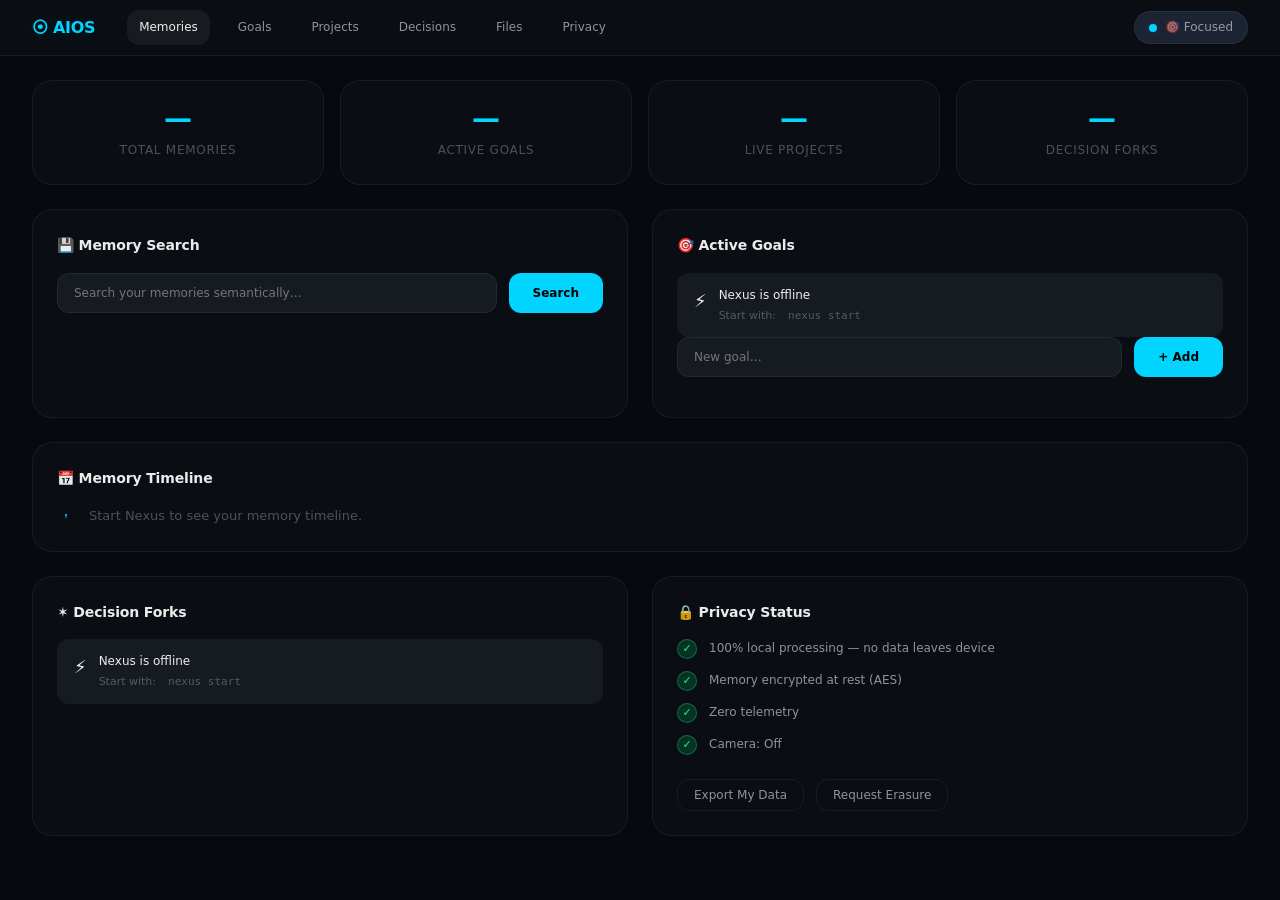
==== gui/dashboard/index.html @ fae0a425 "feat(ui): Add Nexus Bar, Orbital Dock, Tray, HUD and Memory Dashboard - nexus_bar.py: PyQt6 Super+Sp" ====
<!DOCTYPE html>
<html lang="en" data-emotion="focused">
<head>
  <meta charset="UTF-8">
  <meta name="viewport" content="width=device-width, initial-scale=1.0">
  <title>AIOS — Memory Dashboard</title>
  <link rel="stylesheet" href="../themes/neuro_dark.css">
  <link rel="stylesheet" href="style.css">
  <!-- Auto-reload live emotion CSS -->
  <link id="aura-live" rel="stylesheet" href="../themes/aura_live.css">
  <style>
    /* Live CSS reload every 5s for emotion aura */
    body { margin: 0; padding: 0; }
  </style>
</head>
<body>

  <!-- ── TOP NAV ─────────────────────────────────────────── -->
  <nav class="topnav glass">
    <span class="nav-logo">⦿ AIOS</span>
    <div class="nav-links">
      <a href="#memories"  class="nav-link active">Memories</a>
      <a href="#goals"     class="nav-link">Goals</a>
      <a href="#projects"  class="nav-link">Projects</a>
      <a href="#decisions" class="nav-link">Decisions</a>
      <a href="#files"     class="nav-link">Files</a>
      <a href="#privacy"   class="nav-link">Privacy</a>
    </div>
    <div class="nav-right">
      <div class="aura-pill" id="auraPill">
        <span class="aura-dot"></span>
        <span id="emotionLabel">🎯 Focused</span>
      </div>
    </div>
  </nav>

  <!-- ── HERO STATS ──────────────────────────────────────── -->
  <section class="stats-row">
    <div class="stat-card glass aura-active">
      <div class="stat-value" id="memCount">0</div>
      <div class="stat-label">Total Memories</div>
    </div>
    <div class="stat-card glass">
      <div class="stat-value" id="goalCount">0</div>
      <div class="stat-label">Active Goals</div>
    </div>
    <div class="stat-card glass">
      <div class="stat-value" id="projectCount">0</div>
      <div class="stat-label">Live Projects</div>
    </div>
    <div class="stat-card glass">
      <div class="stat-value" id="decisionCount">0</div>
      <div class="stat-label">Decision Forks</div>
    </div>
  </section>

  <!-- ── MAIN CONTENT ─────────────────────────────────────── -->
  <main class="content-grid">

    <!-- Memory Search -->
    <section class="card glass" id="memories">
      <h2 class="card-title">💾  Memory Search</h2>
      <div class="search-row">
        <input
          type="text"
          id="memSearch"
          class="search-input"
          placeholder="Search your memories semantically…"
          autocomplete="off"
        >
        <button class="search-btn" onclick="searchMemory()">Search</button>
      </div>
      <div id="memResults" class="mem-list"></div>
    </section>

    <!-- Goals -->
    <section class="card glass" id="goals">
      <h2 class="card-title">🎯  Active Goals</h2>
      <div id="goalsList" class="item-list"></div>
      <div class="add-row">
        <input type="text" id="goalInput" class="search-input" placeholder="New goal…">
        <button class="add-btn" onclick="addGoal()">+ Add</button>
      </div>
    </section>

    <!-- Timeline -->
    <section class="card glass full-width" id="timeline">
      <h2 class="card-title">📅  Memory Timeline</h2>
      <div id="timeline-container" class="timeline"></div>
    </section>

    <!-- Decision Forks -->
    <section class="card glass" id="decisions">
      <h2 class="card-title">✶  Decision Forks</h2>
      <div id="decisionsList" class="item-list"></div>
    </section>

    <!-- Privacy Panel -->
    <section class="card glass" id="privacy">
      <h2 class="card-title">🔒  Privacy Status</h2>
      <div class="privacy-grid">
        <div class="privacy-item">
          <span class="privacy-check ok">✓</span>
          <span>100% local processing — no data leaves device</span>
        </div>
        <div class="privacy-item">
          <span class="privacy-check ok">✓</span>
          <span>Memory encrypted at rest (AES)</span>
        </div>
        <div class="privacy-item">
          <span class="privacy-check ok">✓</span>
          <span>Zero telemetry</span>
        </div>
        <div class="privacy-item">
          <span class="privacy-check ok">✓</span>
          <span>Camera: <span id="cameraStatus">Off</span></span>
        </div>
      </div>
      <div class="btn-row">
        <button class="btn-outline" onclick="exportData()">Export My Data</button>
        <button class="btn-outline btn-danger" onclick="eraseData()">Request Erasure</button>
      </div>
    </section>

  </main>

  <script src="app.js"></script>
</body>
</html>
---- gui/themes/neuro_dark.css ----
/* ============================================================
   AIOS NEURO DARK THEME — Design Tokens
   Emotion-reactive CSS variables driven by EIE
   ============================================================ */

:root {
  /* Base palette */
  --aios-bg-deep:        #07090f;
  --aios-bg-surface:     #0d1117;
  --aios-bg-raised:      #161b22;
  --aios-bg-elevated:    #1c2333;

  /* Glass morphism */
  --aios-glass-bg:       rgba(13, 17, 23, 0.72);
  --aios-glass-border:   rgba(255, 255, 255, 0.06);
  --aios-glass-blur:     24px;

  /* Emotion Aura — default (neutral/focused) */
  --aura-primary:        #00d4ff;   /* cyan — focused */
  --aura-secondary:      #7c3aed;   /* violet */
  --aura-glow:           rgba(0, 212, 255, 0.15);
  --aura-pulse-speed:    3s;

  /* Typography */
  --font-display:        'Inter Variable', 'SF Pro Display', system-ui;
  --font-mono:           'JetBrains Mono', 'Fira Code', monospace;
  --font-size-base:      14px;
  --font-size-sm:        12px;
  --font-size-lg:        16px;
  --font-size-xl:        20px;
  --font-size-2xl:       28px;

  /* Spacing scale */
  --space-1:  4px;
  --space-2:  8px;
  --space-3:  12px;
  --space-4:  16px;
  --space-6:  24px;
  --space-8:  32px;
  --space-12: 48px;

  /* Border radius */
  --radius-sm:   6px;
  --radius-md:   12px;
  --radius-lg:   20px;
  --radius-xl:   28px;
  --radius-full: 9999px;

  /* Transitions */
  --transition-fast:   0.12s cubic-bezier(0.4, 0, 0.2, 1);
  --transition-smooth: 0.28s cubic-bezier(0.4, 0, 0.2, 1);
  --transition-slow:   0.5s  cubic-bezier(0.4, 0, 0.2, 1);

  /* Text */
  --text-primary:   rgba(255, 255, 255, 0.92);
  --text-secondary: rgba(255, 255, 255, 0.55);
  --text-muted:     rgba(255, 255, 255, 0.28);
  --text-accent:    var(--aura-primary);

  /* Shadows */
  --shadow-sm:  0 1px 3px rgba(0,0,0,0.4);
  --shadow-md:  0 4px 16px rgba(0,0,0,0.5);
  --shadow-lg:  0 8px 32px rgba(0,0,0,0.6);
  --shadow-glow: 0 0 32px var(--aura-glow);
}

/* ── Emotion States ───────────────────────────────────────── */

[data-emotion='stressed'] {
  --aura-primary:      #ff6b6b;
  --aura-secondary:    #c0392b;
  --aura-glow:         rgba(255, 107, 107, 0.12);
  --aura-pulse-speed:  1.5s;
  --aios-glass-blur:   32px;  /* extra blur = calming */
}

[data-emotion='focused'] {
  --aura-primary:      #00d4ff;
  --aura-secondary:    #0077cc;
  --aura-glow:         rgba(0, 212, 255, 0.15);
  --aura-pulse-speed:  3s;
}

[data-emotion='energized'] {
  --aura-primary:      #00ff88;
  --aura-secondary:    #00cc66;
  --aura-glow:         rgba(0, 255, 136, 0.18);
  --aura-pulse-speed:  2s;
}

[data-emotion='tired'] {
  --aura-primary:      #8892a4;
  --aura-secondary:    #556070;
  --aura-glow:         rgba(136, 146, 164, 0.08);
  --aura-pulse-speed:  5s;
}

[data-emotion='happy'] {
  --aura-primary:      #ffd700;
  --aura-secondary:    #ff9500;
  --aura-glow:         rgba(255, 215, 0, 0.14);
  --aura-pulse-speed:  2.5s;
}

[data-emotion='frustrated'] {
  --aura-primary:      #ff8c00;
  --aura-secondary:    #cc4400;
  --aura-glow:         rgba(255, 140, 0, 0.12);
  --aura-pulse-speed:  1.8s;
}

/* ── Global Base ──────────────────────────────────────────── */

* {
  box-sizing: border-box;
  margin: 0;
  padding: 0;
}

body {
  background: var(--aios-bg-deep);
  color: var(--text-primary);
  font-family: var(--font-display);
  font-size: var(--font-size-base);
  line-height: 1.6;
  -webkit-font-smoothing: antialiased;
}

/* ── Glass Panel ──────────────────────────────────────────── */

.glass {
  background: var(--aios-glass-bg);
  backdrop-filter: blur(var(--aios-glass-blur));
  -webkit-backdrop-filter: blur(var(--aios-glass-blur));
  border: 1px solid var(--aios-glass-border);
  border-radius: var(--radius-lg);
}

.glass-elevated {
  background: rgba(28, 35, 51, 0.85);
  backdrop-filter: blur(32px);
  border: 1px solid rgba(255,255,255,0.09);
  box-shadow: var(--shadow-lg), var(--shadow-glow);
}

/* ── Aura Pulse Animation ─────────────────────────────────── */

@keyframes aura-pulse {
  0%, 100% { box-shadow: 0 0 20px var(--aura-glow); }
  50%       { box-shadow: 0 0 48px var(--aura-glow), 0 0 80px var(--aura-glow); }
}

.aura-active {
  animation: aura-pulse var(--aura-pulse-speed) ease-in-out infinite;
}

/* ── Nexus Command Bar ────────────────────────────────────── */

.nexus-bar {
  position: fixed;
  top: 50%;
  left: 50%;
  transform: translate(-50%, -50%) scale(0.94);
  width: min(680px, 90vw);
  z-index: 9999;
  opacity: 0;
  pointer-events: none;
  transition: opacity var(--transition-smooth),
              transform var(--transition-smooth);
}

.nexus-bar.open {
  opacity: 1;
  pointer-events: all;
  transform: translate(-50%, -50%) scale(1);
}

.nexus-input-wrap {
  display: flex;
  align-items: center;
  gap: var(--space-3);
  padding: var(--space-4) var(--space-6);
  border-bottom: 1px solid var(--aios-glass-border);
}

.nexus-icon {
  width: 28px;
  height: 28px;
  border-radius: var(--radius-full);
  background: var(--aura-primary);
  box-shadow: 0 0 16px var(--aura-glow);
  flex-shrink: 0;
  display: flex;
  align-items: center;
  justify-content: center;
}

.nexus-input {
  flex: 1;
  background: none;
  border: none;
  outline: none;
  color: var(--text-primary);
  font-family: var(--font-display);
  font-size: var(--font-size-lg);
  caret-color: var(--aura-primary);
}

.nexus-input::placeholder {
  color: var(--text-muted);
}

.nexus-results {
  max-height: 380px;
  overflow-y: auto;
  padding: var(--space-2);
  scrollbar-width: thin;
  scrollbar-color: var(--aios-bg-elevated) transparent;
}

.nexus-result-item {
  display: flex;
  align-items: center;
  gap: var(--space-3);
  padding: var(--space-3) var(--space-4);
  border-radius: var(--radius-md);
  cursor: pointer;
  transition: background var(--transition-fast);
}

.nexus-result-item:hover,
.nexus-result-item.active {
  background: rgba(255,255,255,0.05);
}

.nexus-result-icon {
  width: 32px;
  height: 32px;
  border-radius: var(--radius-sm);
  background: var(--aios-bg-elevated);
  display: flex;
  align-items: center;
  justify-content: center;
  font-size: 16px;
  flex-shrink: 0;
}

.nexus-result-body {
  flex: 1;
  min-width: 0;
}

.nexus-result-title {
  font-size: var(--font-size-sm);
  font-weight: 500;
  white-space: nowrap;
  overflow: hidden;
  text-overflow: ellipsis;
}

.nexus-result-meta {
  font-size: 11px;
  color: var(--text-muted);
  margin-top: 1px;
}

.nexus-result-tag {
  font-size: 10px;
  padding: 2px 8px;
  border-radius: var(--radius-full);
  background: var(--aios-bg-elevated);
  color: var(--aura-primary);
  border: 1px solid var(--aios-glass-border);
  white-space: nowrap;
}

/* ── Memory Strip (HUD top bar) ───────────────────────────── */

.memory-strip {
  position: fixed;
  top: 0;
  left: 0;
  right: 0;
  height: 32px;
  z-index: 100;
  display: flex;
  align-items: center;
  gap: var(--space-4);
  padding: 0 var(--space-6);
  background: linear-gradient(
    to bottom,
    rgba(7,9,15,0.95) 0%,
    rgba(7,9,15,0) 100%
  );
}

.memory-chip {
  display: flex;
  align-items: center;
  gap: var(--space-1);
  padding: 3px var(--space-3);
  border-radius: var(--radius-full);
  background: rgba(255,255,255,0.04);
  border: 1px solid var(--aios-glass-border);
  font-size: 11px;
  color: var(--text-secondary);
  cursor: pointer;
  transition: all var(--transition-fast);
  white-space: nowrap;
}

.memory-chip:hover {
  background: rgba(255,255,255,0.08);
  color: var(--text-primary);
  border-color: var(--aura-primary);
}

.memory-chip-dot {
  width: 5px;
  height: 5px;
  border-radius: 50%;
  background: var(--aura-primary);
  box-shadow: 0 0 6px var(--aura-glow);
}

.strip-spacer { flex: 1; }

.aura-indicator {
  display: flex;
  align-items: center;
  gap: var(--space-2);
  font-size: 11px;
  color: var(--text-muted);
}

.aura-dot {
  width: 8px;
  height: 8px;
  border-radius: 50%;
  background: var(--aura-primary);
  box-shadow: 0 0 8px var(--aura-glow);
  animation: aura-pulse var(--aura-pulse-speed) ease-in-out infinite;
}

/* ── Orbital Dock ─────────────────────────────────────────── */

.orbital-dock-container {
  position: fixed;
  bottom: var(--space-6);
  left: 50%;
  transform: translateX(-50%);
  z-index: 200;
  display: flex;
  align-items: flex-end;
  gap: 0;
}

.orbital-dock {
  display: flex;
  align-items: flex-end;
  gap: var(--space-2);
  padding: var(--space-3) var(--space-4);
  background: var(--aios-glass-bg);
  backdrop-filter: blur(var(--aios-glass-blur));
  border: 1px solid var(--aios-glass-border);
  border-radius: var(--radius-xl);
  box-shadow: var(--shadow-lg), 0 0 40px rgba(0,0,0,0.4);
  transition: all var(--transition-smooth);
}

.dock-item {
  position: relative;
  display: flex;
  flex-direction: column;
  align-items: center;
  gap: 3px;
  cursor: pointer;
}

.dock-icon {
  width: 48px;
  height: 48px;
  border-radius: var(--radius-md);
  display: flex;
  align-items: center;
  justify-content: center;
  font-size: 22px;
  transition: transform var(--transition-smooth),
              box-shadow var(--transition-smooth);
  position: relative;
  background: var(--aios-bg-elevated);
}

.dock-icon:hover {
  transform: translateY(-8px) scale(1.18);
  box-shadow: 0 8px 32px rgba(0,0,0,0.5), 0 0 20px var(--aura-glow);
  z-index: 1;
}

/* Magnification ripple on neighbors */
.dock-item:has(+ .dock-item .dock-icon:hover) .dock-icon,
.dock-item + .dock-item:has(.dock-icon:hover) ~ .dock-item .dock-icon {
  transform: translateY(-4px) scale(1.08);
}

.dock-label {
  position: absolute;
  bottom: calc(100% + 10px);
  left: 50%;
  transform: translateX(-50%) scale(0.8);
  background: var(--aios-bg-elevated);
  border: 1px solid var(--aios-glass-border);
  border-radius: var(--radius-sm);
  padding: 2px 8px;
  font-size: 11px;
  white-space: nowrap;
  opacity: 0;
  pointer-events: none;
  transition: all var(--transition-fast);
}

.dock-item:hover .dock-label {
  opacity: 1;
  transform: translateX(-50%) scale(1);
}

.dock-dot {
  width: 4px;
  height: 4px;
  border-radius: 50%;
  background: var(--aura-primary);
  opacity: 0;
  transition: opacity var(--transition-fast);
}

.dock-item.running .dock-dot {
  opacity: 1;
}

.dock-separator {
  width: 1px;
  height: 32px;
  background: var(--aios-glass-border);
  margin: 0 var(--space-2);
  align-self: center;
}

/* ── Notification Nexus ───────────────────────────────────── */

.notification-nexus {
  position: fixed;
  top: var(--space-8);
  right: var(--space-4);
  width: 340px;
  z-index: 500;
  display: flex;
  flex-direction: column;
  gap: var(--space-2);
}

.notif-card {
  padding: var(--space-4);
  border-radius: var(--radius-lg);
  display: flex;
  gap: var(--space-3);
  animation: slide-in-right 0.3s cubic-bezier(0.4,0,0.2,1);
}

@keyframes slide-in-right {
  from {
    transform: translateX(110%);
    opacity: 0;
  }
  to {
    transform: translateX(0);
    opacity: 1;
  }
}

.notif-icon {
  font-size: 20px;
  flex-shrink: 0;
  width: 36px;
  height: 36px;
  display: flex;
  align-items: center;
  justify-content: center;
  border-radius: var(--radius-sm);
  background: var(--aios-bg-elevated);
}

.notif-body { flex: 1; min-width: 0; }

.notif-title {
  font-size: var(--font-size-sm);
  font-weight: 600;
}

.notif-text {
  font-size: 12px;
  color: var(--text-secondary);
  margin-top: 2px;
  line-height: 1.4;
}

.notif-memory-tag {
  display: inline-flex;
  align-items: center;
  gap: 4px;
  margin-top: var(--space-2);
  font-size: 10px;
  color: var(--aura-primary);
  cursor: pointer;
}

.notif-memory-tag:hover { text-decoration: underline; }

/* ── Persona Badge ────────────────────────────────────────── */

.persona-badge {
  display: flex;
  align-items: center;
  gap: var(--space-2);
  padding: 4px var(--space-3);
  border-radius: var(--radius-full);
  background: linear-gradient(
    135deg,
    var(--aura-primary) 0%,
    var(--aura-secondary) 100%
  );
  font-size: 11px;
  font-weight: 600;
  color: #000;
  letter-spacing: 0.04em;
  text-transform: uppercase;
}
---- gui/dashboard/style.css ----
/* AIOS Memory Dashboard — Additional Styles */
@import '../themes/neuro_dark.css';

/* ── Top Nav ───────────────────────────────────────────── */

.topnav {
  position: sticky;
  top: 0;
  display: flex;
  align-items: center;
  gap: var(--space-8);
  padding: 0 var(--space-8);
  height: 56px;
  border-radius: 0;
  border-left: none;
  border-right: none;
  border-top: none;
  z-index: 100;
}

.nav-logo {
  font-size: var(--font-size-lg);
  font-weight: 700;
  color: var(--aura-primary);
  letter-spacing: -0.02em;
  text-shadow: 0 0 20px var(--aura-glow);
}

.nav-links {
  display: flex;
  gap: var(--space-4);
  flex: 1;
}

.nav-link {
  color: var(--text-secondary);
  text-decoration: none;
  font-size: var(--font-size-sm);
  padding: var(--space-2) var(--space-3);
  border-radius: var(--radius-md);
  transition: all var(--transition-fast);
}

.nav-link:hover, .nav-link.active {
  color: var(--text-primary);
  background: rgba(255,255,255,0.05);
}

.nav-right { margin-left: auto; }

.aura-pill {
  display: flex;
  align-items: center;
  gap: var(--space-2);
  padding: 6px 14px;
  border-radius: var(--radius-full);
  background: var(--aios-bg-elevated);
  border: 1px solid var(--aios-glass-border);
  font-size: 12px;
  color: var(--text-secondary);
}

/* ── Stats Row ─────────────────────────────────────────── */

.stats-row {
  display: grid;
  grid-template-columns: repeat(4, 1fr);
  gap: var(--space-4);
  padding: var(--space-6) var(--space-8);
}

.stat-card {
  padding: var(--space-6);
  text-align: center;
  transition: transform var(--transition-smooth);
}

.stat-card:hover {
  transform: translateY(-2px);
  box-shadow: var(--shadow-md), var(--shadow-glow);
}

.stat-value {
  font-size: var(--font-size-2xl);
  font-weight: 700;
  color: var(--aura-primary);
  line-height: 1;
}

.stat-label {
  font-size: var(--font-size-sm);
  color: var(--text-muted);
  margin-top: var(--space-2);
  text-transform: uppercase;
  letter-spacing: 0.06em;
}

/* ── Content Grid ───────────────────────────────────────── */

.content-grid {
  display: grid;
  grid-template-columns: repeat(2, 1fr);
  gap: var(--space-6);
  padding: 0 var(--space-8) var(--space-8);
}

.card {
  padding: var(--space-6);
}

.card.full-width {
  grid-column: 1 / -1;
}

.card-title {
  font-size: var(--font-size-base);
  font-weight: 600;
  color: var(--text-primary);
  margin-bottom: var(--space-4);
  letter-spacing: -0.01em;
}

/* ── Search ────────────────────────────────────────────── */

.search-row, .add-row {
  display: flex;
  gap: var(--space-3);
  margin-bottom: var(--space-4);
}

.search-input {
  flex: 1;
  background: var(--aios-bg-raised);
  border: 1px solid var(--aios-glass-border);
  border-radius: var(--radius-md);
  color: var(--text-primary);
  font-size: var(--font-size-sm);
  padding: var(--space-3) var(--space-4);
  outline: none;
  transition: border-color var(--transition-fast);
  font-family: var(--font-display);
}

.search-input:focus {
  border-color: var(--aura-primary);
  box-shadow: 0 0 0 3px var(--aura-glow);
}

.search-btn, .add-btn {
  padding: var(--space-3) var(--space-6);
  background: var(--aura-primary);
  color: #000;
  border: none;
  border-radius: var(--radius-md);
  font-size: var(--font-size-sm);
  font-weight: 600;
  cursor: pointer;
  transition: opacity var(--transition-fast);
  font-family: var(--font-display);
}

.search-btn:hover, .add-btn:hover { opacity: 0.85; }

/* ── Memory List ─────────────────────────────────────────── */

.mem-list, .item-list {
  display: flex;
  flex-direction: column;
  gap: var(--space-2);
  max-height: 320px;
  overflow-y: auto;
  scrollbar-width: thin;
  scrollbar-color: var(--aios-bg-elevated) transparent;
}

.mem-item {
  display: flex;
  align-items: flex-start;
  gap: var(--space-3);
  padding: var(--space-3) var(--space-4);
  background: var(--aios-bg-raised);
  border-radius: var(--radius-md);
  border: 1px solid transparent;
  transition: border-color var(--transition-fast);
  cursor: pointer;
}

.mem-item:hover {
  border-color: var(--aura-primary);
}

.mem-icon {
  font-size: 18px;
  flex-shrink: 0;
  margin-top: 1px;
}

.mem-content { flex: 1; min-width: 0; }

.mem-title {
  font-size: var(--font-size-sm);
  font-weight: 500;
  white-space: nowrap;
  overflow: hidden;
  text-overflow: ellipsis;
}

.mem-meta {
  font-size: 11px;
  color: var(--text-muted);
  margin-top: 2px;
  display: flex;
  gap: var(--space-3);
}

.mem-tag {
  font-size: 10px;
  padding: 2px 7px;
  border-radius: var(--radius-full);
  background: var(--aios-bg-elevated);
  color: var(--aura-primary);
  white-space: nowrap;
  align-self: center;
}

/* ── Timeline ───────────────────────────────────────────── */

.timeline {
  position: relative;
  padding-left: var(--space-8);
  display: flex;
  flex-direction: column;
  gap: var(--space-3);
}

.timeline::before {
  content: '';
  position: absolute;
  left: 8px;
  top: 8px;
  bottom: 8px;
  width: 2px;
  background: linear-gradient(
    to bottom,
    var(--aura-primary) 0%,
    transparent 100%
  );
}

.tl-node {
  position: relative;
  display: flex;
  gap: var(--space-4);
  align-items: flex-start;
}

.tl-dot {
  position: absolute;
  left: calc(-1 * var(--space-8) + 4px);
  top: 6px;
  width: 10px;
  height: 10px;
  border-radius: 50%;
  background: var(--aura-primary);
  box-shadow: 0 0 8px var(--aura-glow);
  flex-shrink: 0;
}

.tl-date {
  font-size: 11px;
  color: var(--text-muted);
  min-width: 80px;
  padding-top: 2px;
  font-family: var(--font-mono);
}

.tl-content {
  flex: 1;
  font-size: var(--font-size-sm);
  color: var(--text-secondary);
  line-height: 1.5;
}

/* ── Privacy ───────────────────────────────────────────── */

.privacy-grid {
  display: flex;
  flex-direction: column;
  gap: var(--space-3);
  margin-bottom: var(--space-6);
}

.privacy-item {
  display: flex;
  align-items: center;
  gap: var(--space-3);
  font-size: var(--font-size-sm);
  color: var(--text-secondary);
}

.privacy-check {
  width: 20px;
  height: 20px;
  border-radius: 50%;
  display: flex;
  align-items: center;
  justify-content: center;
  font-size: 11px;
  font-weight: bold;
  flex-shrink: 0;
}

.privacy-check.ok {
  background: rgba(0,255,136,0.15);
  color: #00ff88;
  border: 1px solid rgba(0,255,136,0.3);
}

.btn-row {
  display: flex;
  gap: var(--space-3);
}

.btn-outline {
  padding: var(--space-2) var(--space-4);
  background: none;
  border: 1px solid var(--aios-glass-border);
  border-radius: var(--radius-md);
  color: var(--text-secondary);
  font-size: var(--font-size-sm);
  cursor: pointer;
  transition: all var(--transition-fast);
  font-family: var(--font-display);
}

.btn-outline:hover {
  border-color: var(--aura-primary);
  color: var(--aura-primary);
}

.btn-danger:hover {
  border-color: #ff6b6b !important;
  color: #ff6b6b !important;
}

/* Responsive */
@media (max-width: 900px) {
  .stats-row { grid-template-columns: repeat(2, 1fr); }
  .content-grid { grid-template-columns: 1fr; }
}
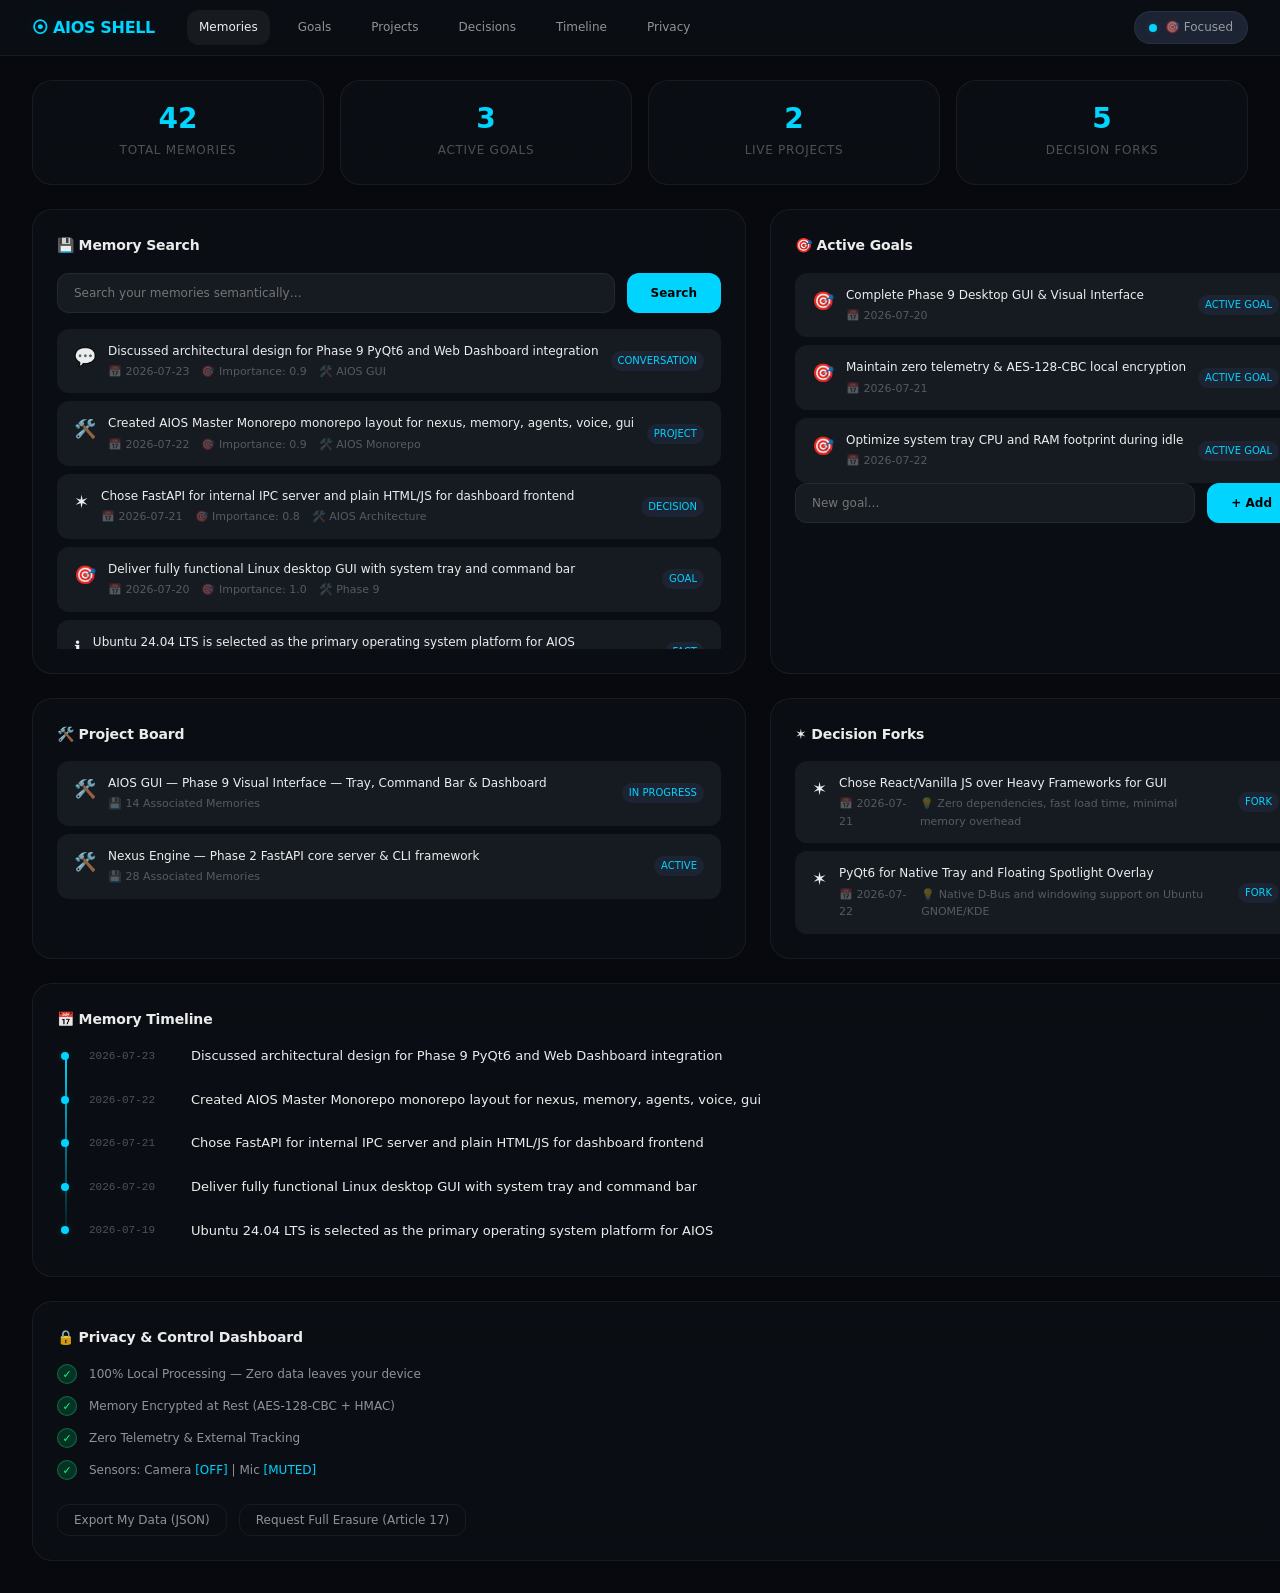
==== commit 36e35b1e: "feat: Implement AIOS Command Bar and Dashboard Server - Added gui/command_bar.py for a floating comm" ====
--- a/gui/dashboard/index.html
+++ b/gui/dashboard/index.html
@@ -9,7 +9,6 @@
   <!-- Auto-reload live emotion CSS -->
   <link id="aura-live" rel="stylesheet" href="../themes/aura_live.css">
   <style>
-    /* Live CSS reload every 5s for emotion aura */
     body { margin: 0; padding: 0; }
   </style>
 </head>
@@ -17,13 +16,13 @@
 
   <!-- ── TOP NAV ─────────────────────────────────────────── -->
   <nav class="topnav glass">
-    <span class="nav-logo">⦿ AIOS</span>
+    <a href="../index.html" class="nav-logo" style="text-decoration:none">⦿ AIOS SHELL</a>
     <div class="nav-links">
       <a href="#memories"  class="nav-link active">Memories</a>
       <a href="#goals"     class="nav-link">Goals</a>
       <a href="#projects"  class="nav-link">Projects</a>
       <a href="#decisions" class="nav-link">Decisions</a>
-      <a href="#files"     class="nav-link">Files</a>
+      <a href="#timeline"  class="nav-link">Timeline</a>
       <a href="#privacy"   class="nav-link">Privacy</a>
     </div>
     <div class="nav-right">
@@ -83,10 +82,10 @@
       </div>
     </section>
 
-    <!-- Timeline -->
-    <section class="card glass full-width" id="timeline">
-      <h2 class="card-title">📅  Memory Timeline</h2>
-      <div id="timeline-container" class="timeline"></div>
+    <!-- Projects Board -->
+    <section class="card glass" id="projects">
+      <h2 class="card-title">🛠️  Project Board</h2>
+      <div id="projectsList" class="item-list"></div>
     </section>
 
     <!-- Decision Forks -->
@@ -95,30 +94,36 @@
       <div id="decisionsList" class="item-list"></div>
     </section>
 
+    <!-- Timeline -->
+    <section class="card glass full-width" id="timeline">
+      <h2 class="card-title">📅  Memory Timeline</h2>
+      <div id="timeline-container" class="timeline"></div>
+    </section>
+
     <!-- Privacy Panel -->
-    <section class="card glass" id="privacy">
-      <h2 class="card-title">🔒  Privacy Status</h2>
+    <section class="card glass full-width" id="privacy">
+      <h2 class="card-title">🔒  Privacy & Control Dashboard</h2>
       <div class="privacy-grid">
         <div class="privacy-item">
           <span class="privacy-check ok">✓</span>
-          <span>100% local processing — no data leaves device</span>
+          <span>100% Local Processing — Zero data leaves your device</span>
         </div>
         <div class="privacy-item">
           <span class="privacy-check ok">✓</span>
-          <span>Memory encrypted at rest (AES)</span>
+          <span>Memory Encrypted at Rest (AES-128-CBC + HMAC)</span>
         </div>
         <div class="privacy-item">
           <span class="privacy-check ok">✓</span>
-          <span>Zero telemetry</span>
+          <span>Zero Telemetry & External Tracking</span>
         </div>
         <div class="privacy-item">
           <span class="privacy-check ok">✓</span>
-          <span>Camera: <span id="cameraStatus">Off</span></span>
+          <span>Sensors: Camera <span id="cameraStatus" style="color:var(--aura-primary)">[OFF]</span> | Mic <span id="micStatus" style="color:var(--aura-primary)">[MUTED]</span></span>
         </div>
       </div>
-      <div class="btn-row">
-        <button class="btn-outline" onclick="exportData()">Export My Data</button>
-        <button class="btn-outline btn-danger" onclick="eraseData()">Request Erasure</button>
+      <div class="btn-row" style="margin-top:16px">
+        <button class="btn-outline" onclick="exportData()">Export My Data (JSON)</button>
+        <button class="btn-outline btn-danger" onclick="eraseData()">Request Full Erasure (Article 17)</button>
       </div>
     </section>
 
--- a/gui/themes/aura_live.css
+++ b/gui/themes/aura_live.css
@@ -0,0 +1,8 @@
+/* AUTO-GENERATED by EmotionAura — AIOS Neuro Dark Theme Live Override */
+:root {
+  --aura-primary:        #00d4ff;
+  --aura-secondary:      #7c3aed;
+  --aura-glow:           rgba(0, 212, 255, 0.15);
+  --aura-pulse-speed:    3s;
+  --aios-glass-blur:     24px;
+}
